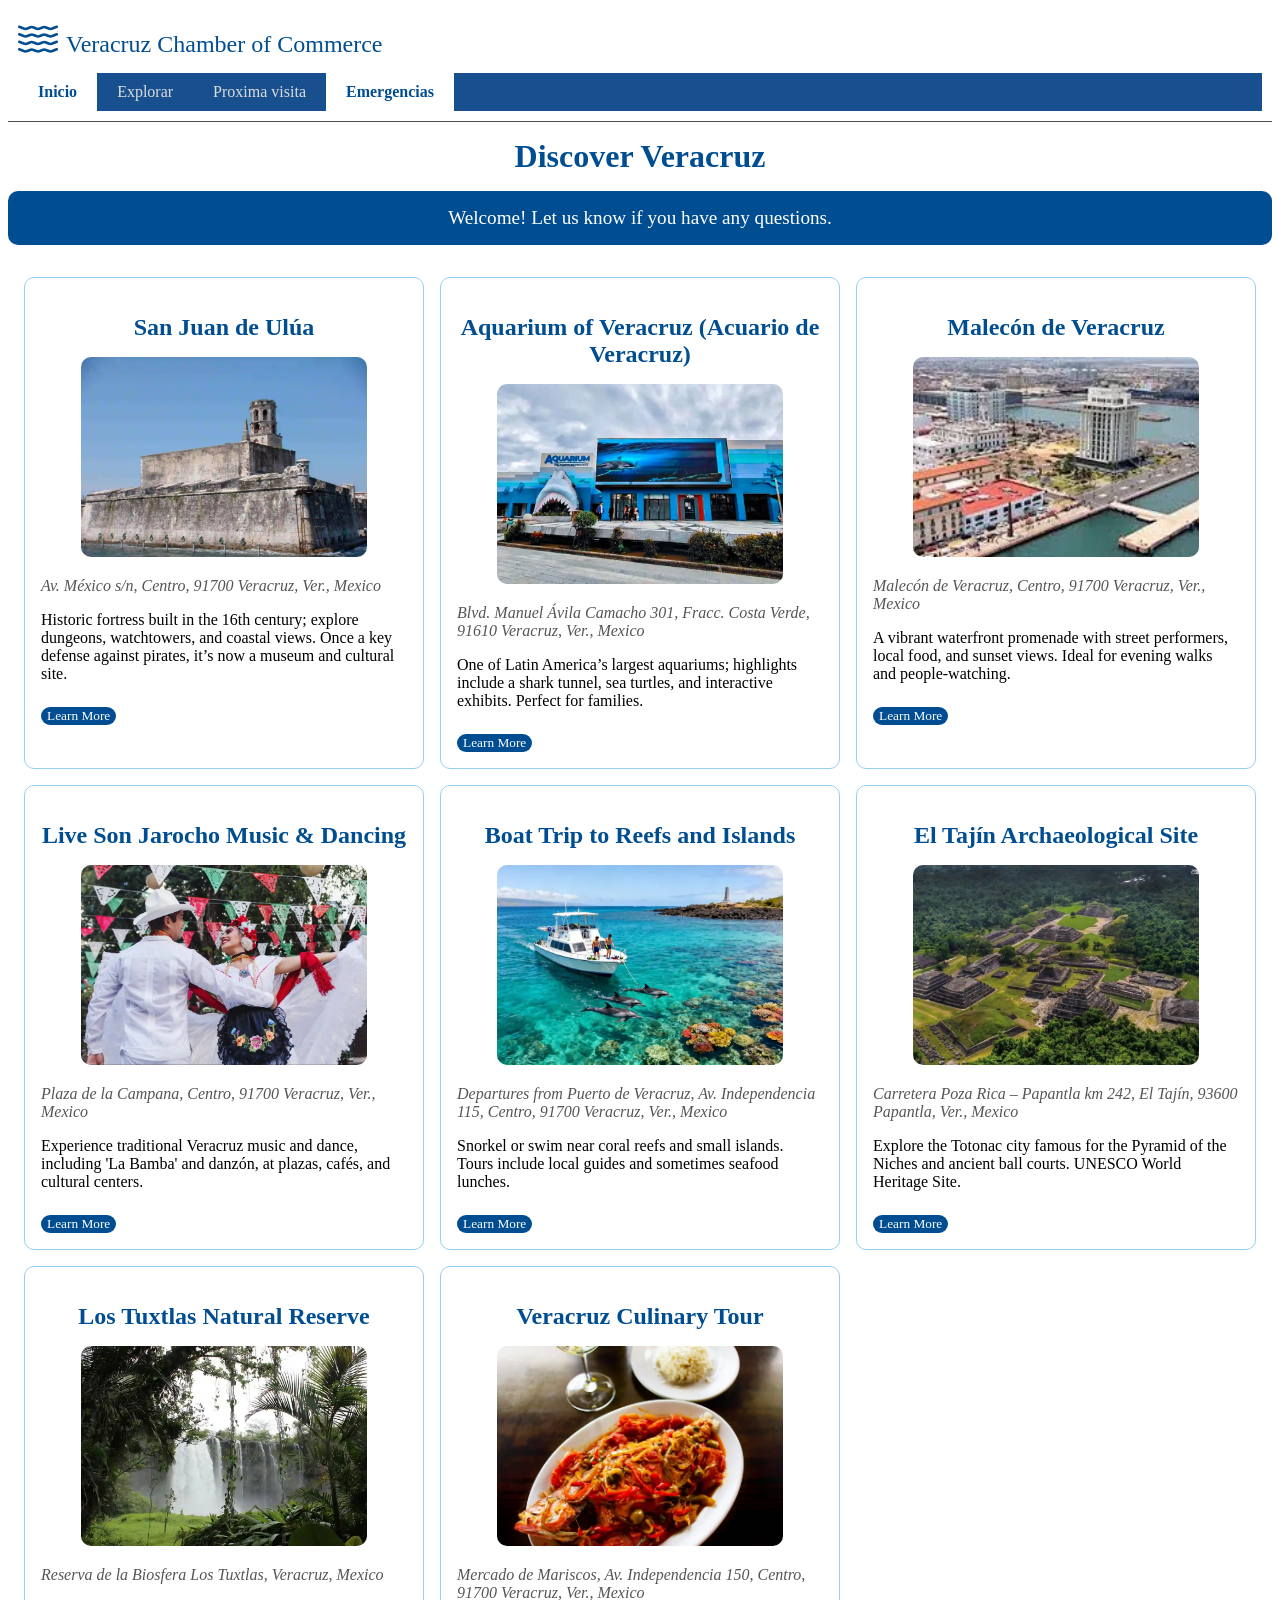
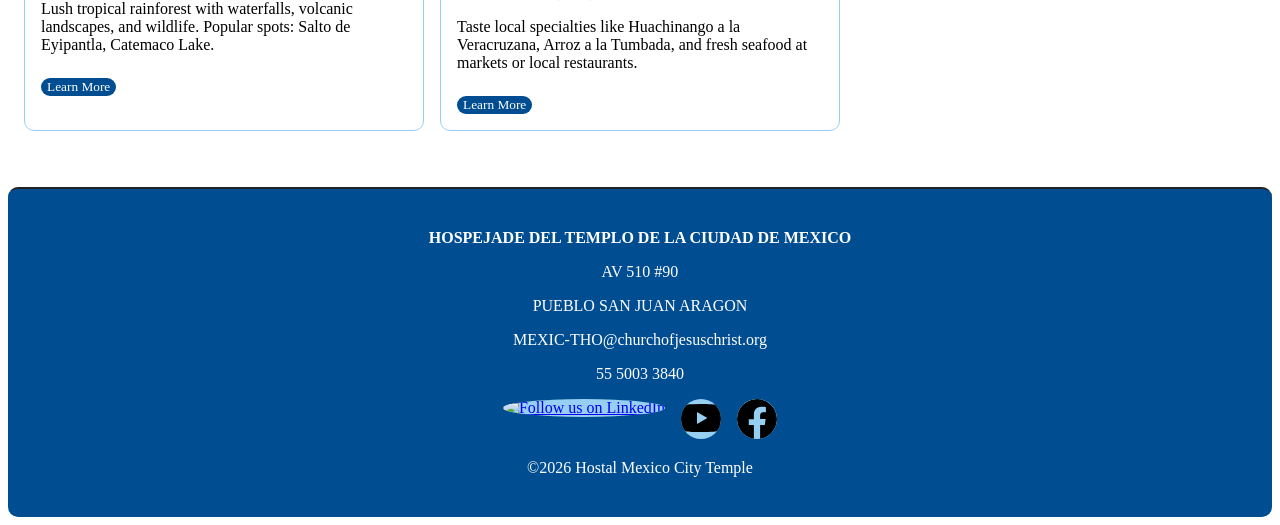
==== emergencias.html @ b1e6eb32 "Refactor website structure: remove old pages and update index with new content for Hostal Mexico Cit" ====
<!DOCTYPE html>
<html lang="en">
<head>
    <meta charset="UTF-8">
    <meta name="viewport" content="width=device-width, initial-scale=1.0">
    <title>Discover | Veracruz Chamber of Commerce</title>
    <meta name="description" content="Explore Historic sites in Veracruz like natural reserves, beaches, local cultures and more, we have the best places.">
    <meta name="author" content="Jose Rodrigo Olivarez Marcelino">
    <link rel="stylesheet" href="styles/chamber.css">
    <link rel="stylesheet" href="styles/chamber-large.css">
    <script src="scripts/discover.js" type="module"></script>
    <link rel="icon" href="favicon.ico">
    <link
        href="https://fonts.googleapis.com/css2?family=Arimo:ital,wght@0,400..700;1,400..700&family=DM+Sans:ital,opsz,wght@0,9..40,100..1000;1,9..40,100..1000&family=Finlandica+Headline:ital,wght@0,100..900;1,100..900&family=Iosevka+Charon+Mono:ital,wght@0,300;0,400;0,500;0,700;1,300;1,400;1,500;1,700&family=Playfair+Display:ital,wght@0,400..900;1,400..900&family=Quicksand:wght@300..700&family=Roboto:ital,wght@0,100..900;1,100..900&display=swap"
        rel="stylesheet">
    <meta property="og:title" content="Discover the best places of Veracruz, Mexico.">
    <meta property="og:description" content="Explore the best places and activities in Veracruz, Mexico. From historic sites to tropical rainforests.">
    <meta property="og:image" content="https://rodrigo-olivarez.github.io/wdd231/chamber/images/Llegada-Veracruz.webp">
    <meta property="og:url" content="https://rodrigo-olivarez.github.io/wdd231/chamber/discover.html">
</head>
<body>
    <header>
        <img src="images/water.svg" alt="logo site" width="512" height="512">
        <span>Veracruz Chamber of Commerce</span>
        <button id="ham-btn" class="hamburger" aria-label="Toggle Navigation menu"></button>
        <nav id="nav-bar" class="navigation">
            <ul>
                <li class="current"><a href="index.html">Inicio</a></li>
                <li><a href="explorar.html">Explorar</a></li>
                <li><a href="visita.html">Proxima visita</a></li>
                <li class="current"><a href="emergencias.html">Emergencias</a></li>
            </ul>
        </nav>
    </header>
    <main>
        <h1>Discover Veracruz</h1>
        <div id="visit-message"></div>
        <div id="cards-container">

        </div>
    </main>
    <footer>
        <p><strong>HOSPEJADE DEL TEMPLO DE LA CIUDAD DE MEXICO</strong></p>
        <p>AV 510 #90</p>
        <p>PUEBLO SAN JUAN ARAGON</p>
        <p>MEXIC-THO@churchofjesuschrist.org</p>
        <p>55 5003 3840</p>
        <div class="social">
            <a href="https://www.linkedin.com" target="_blank"><img src="images/linkedin.svg" alt="Follow us on LinkedIn"
                    width="16" height="16"></a>
            <a href="https://www.youtube.com" target="_blank"><img src="images/youtube.svg" alt="Watch our Youtube channel"
                    width="16" height="16"></a>
            <a href="https://www.facebook.com" target="_blank"><img src="images/facebook.svg" alt="Follow us on Facebook"
                    width="16" height="16"></a>
        </div>
        <p>&copy;<span id="currentYear"></span> Hostal Mexico City Temple</p>
    </footer>
</body>
</html>
---- styles/chamber.css ----
/* -------------COLOR SHAME------------
Primary Color: #004e91
Secondary Color: #97cff2
Background Color: #dddddd 
Text Color: #000000 
Font Family: Georgia, Times, serif
*/
/************ SITE WIDE **********/
* {
    font-family: Georgia, Times, serif;
    box-sizing: border-box;
}
/************ HEADER **********/
header {
    display: grid;
    grid-template-columns: 24px auto 44px;
    padding: 5px 0 5px 10px;
    align-items: end;
    border-bottom: solid 1px #504747;
    column-gap: 8px;
}

header img {
    display: block;
    width: 100%;
    height: auto;
}

header span {
    font-size: 1.2rem;
    color: #004e91;
}
/************ HAMBURGUER NAVIGATION **********/

.hamburger {
    background: none;
    border: none;
    color: #004e91;
    cursor: pointer;
}

.hamburger::before {
    content: "\2630";
}

.hamburger.show::before {
    content: "\00D7";
}

/************ NAV **********/

.navigation {
    display: none;
}

.navigation.show {
    display: block;
}

.navigation ul {
    list-style-type: none;
    margin: 0;
    padding: 0;
}

.navigation a {
    display: block;
    padding: .8rem 10px;
    color: #000000;
    text-decoration: none;
    border-bottom: solid 1px #ddd;
}

.navigation li.current {
    background-color: #eee;
}

.navigation a:hover {
    background-color: #004e91;
}

h1 {
    margin: 1rem 10px;
    color: #004e91;
    text-align: center;

}

.menu {
    margin: 1rem auto;
    padding: 0.5rem;
    text-align: center;
}

.menu button {
    padding: 0.5rem 1rem;
    font-weight: 700;
    border-radius: 8px;
    background-color: #004e91;
    color: #fff;
}

.menu button:hover {
    background-color: #97cff2;
    color: #000000;
}

section {
    border: 1px solid rgb(0 0 0 / 10%);
    padding: 0.5rem;
    background-color: #ddd;
}

#members-container.grid {
    display: grid;
    grid-template-columns: 1fr;
    gap: 1rem;
    padding: 1rem;
}

#members-container.list {
    display: flex;
    flex-direction: column;
    gap: 1rem;
    padding: 1rem;
}

.member-card {
    background-color: #fff;
    border: 1px solid #97cff2;
    padding: 1rem;
    border-radius: 8px;
}

.member-card img {
    width: 100%;
    height: 200px;
    border-radius: 10px;
}

/************ INDEX-MAIN **********/
.hero{
    position: relative;
}

.hero img{
    width: 100%;
    height: auto;
    max-width: 100%;
    object-fit: cover;
    border-radius: 10px;
}

.join-btn{
    position: absolute;
    bottom: 1rem;
    right: 1rem;
    background-color: #004e91;
    color: #fff;
    padding: 1rem 1.5rem;
    text-decoration: none;
    border-radius: 8px;
}

.join-btn:hover{
    background-color: #97cff2;
    color: #000000;
}

.events{
    background-color: #004e91;
    margin-top: 0.5rem;
    margin-bottom: 1rem;
    border-radius: 10px;
}

.events h2, .current-weather h2,
.weather-forecast h2{
    text-align: center;
    color: #fff;
    margin:0 0 1rem 0;
}

.event-card{
    background-color: #fff;
    color: #000000;
    padding: 1rem;
    border-radius: 10px;
}

.event-card h3{
    color: #004e91;
    margin: 0 0 1rem 0;
}

.current-weather, .weather-forecast{
    background-color: #004e91;
    color: #fff;
    padding: 1rem;
    border-radius: 10px;
    margin-bottom: 1rem;
}

#weather-data{
    display: grid;
    grid-template-columns: 80px 1fr;
    align-items: start;
    gap: 0.5rem;
}

#weather-data img{
    grid-row: 1/6;
    width: 80px;
    height: 80px;
}

#weather-data p{
    margin: 0.2rem 0;
    width: 100%;
    font-size: 20px;
}

#forecast-data{
    font-size: 25px;
}

.spotlights{
    margin: 1rem 0;
    border-radius: 10px;
}

.spotlights h2{
    color: #004e91;
    text-align: center;
}

#spotlights-cont{
    display: flex;
    flex-direction: column;
    gap: 1rem;
}

.spotlight-card{
    background-color: #fff;
    border: 1px solid #97cff2;
    padding: 1rem;
    border-radius: 10px;
    display: grid;
    grid-template-columns: 100px 1fr;
    align-items: center;
    gap: 1rem;
}

.spotlight-card img{
    width: 100px;
    height:100px;
    object-fit: cover;
    border-radius: 6px;
}

.spotlight-card p{
    margin: 0.2rem 0;
    font-size: 0.9rem;
}

.spotlight-card h3{
    color: #004e91;
    margin: 0 0 0.3rem 0;
}

/************ JOIN **********/
form{
    display: flex;
    flex-direction: column;
    gap: 1rem;
    margin: 1rem auto;
    padding: 1rem;
    max-width: 600px;
}

label{
    display: flex;
    flex-direction: column;
    color: #004e91;
    width: 100%;
    font-weight: bold;
}

input, textarea, select{
    padding: 0.5rem;
    border: 1px solid #97cff2;
    border-radius: 10px;
    width: 100%;
    font-size: 1rem;
}

textarea{
    height: 100px;
    resize: vertical;
}

button[type="submit"]{
    background-color: #004e91;
    color: #fff;
    font-size: 1rem;
    padding: 0.5rem;
    border: none;
    border-radius: 10px;
    font-weight: bold;
    cursor: pointer;
}

button[type="submit"]:hover{
    background-color: #97cff2;
    color: #000000;
}
/************ MEMBERSHIP CARD AND MODALS **********/
.membership-card{
    padding: 1rem;
}

.card{
    padding: 1rem;
    text-align: center;
    background-color: #fff;
    border: 1px solid #97cff2;
    border-radius: 10px;
    margin-bottom: 1rem;
    animation: fadeIn 1s ease forwards;
    opacity: 0;
}

.card h2, dialog h2{
    color: #004e91;
    margin-bottom: 1rem;
}

.modal-btn, .close-modal{
    background-color: #004e91;
    color: #fff;
    border: none;
    border-radius: 10px;
    padding: 0.5rem 1rem;
    cursor: pointer;
}

.modal-btn:hover, .close-modal:hover{
    background-color: #97cff2;
    color: #000000;
}

dialog{
    padding: 2rem;
    max-width: 400px;
    border: none;
    border-radius: 10px;
    box-shadow: 0 4px 20px rgb(0 0 0 / 30%);
}

dialog ul{
    padding-left: 1.5rem;
    margin-bottom: 1rem;
}

.card:nth-child(2) {animation-delay: 0.2s;}
.card:nth-child(3) {animation-delay: 0.4s;}
.card:nth-child(4) {animation-delay: 0.6s;}
.card:nth-child(5) {animation-delay: 0.8s;}

@keyframes fadeIn{
    from{
        opacity: 0;
        transform: translateY(20px);
    }
    to{
        opacity: 1;
        transform: translateY(0);
    }
}

.thankyou-info{
    background-color: #fff;
    border: 1px solid #97cff2;
    border-radius: 10px;
    padding: 1.5rem;
    margin: 1rem 0;
    max-width: 600px;
}

.thankyou-info p{
    margin: 0.5rem 0;
    font-size: 1.2rem;
}
/************ MAIN-DISCOVER **********/
#visit-message{
    background-color: #004e91;
    color: #fff;
    padding: 1rem;
    border-radius: 10px;
    margin: 1rem 0;
    text-align: center;
    font-size: 1.2rem;
}

#cards-container{
    display: grid;
    grid-template-areas: 
        "card1"
        "card2"
        "card3"
        "card4"
        "card5"
        "card6"
        "card7"
        "card8";
    gap: 1rem;
    padding: 1rem;
}

#cards-container div{
    background-color: #fff;
    border: 1px solid #97cff2;
    border-radius: 10px;
    padding: 1rem;
}

#cards-container div:nth-child(1) {
    grid-area: card1;
}

#cards-container div:nth-child(2) {
    grid-area: card2;
}

#cards-container div:nth-child(3) {
    grid-area: card3;
}

#cards-container div:nth-child(4) {
    grid-area: card4;
}

#cards-container div:nth-child(5) {
    grid-area: card5;
}

#cards-container div:nth-child(6) {
    grid-area: card6;
}

#cards-container div:nth-child(7) {
    grid-area: card7;
}

#cards-container div:nth-child(8) {
    grid-area: card8;
}

#cards-container img{
    width: 100%;
    height: 200px;
    object-fit: cover;
    border-radius: 10px;
}

#cards-container h2{
    color: #004e91;
    margin-bottom: 0.5rem;
    text-align: center;
}

#cards-container address{
    font-style: italic;
    color: #555;
    margin-bottom: 0.5rem;
}

#cards-container button{
    background-color: #004e91;
    color: #fff;
    border: none;
    border-radius: 10px;
    cursor: pointer;
    margin-top: 0.5rem;
}

#cards-container button:hover{
    background-color: #97cff2;
    color: #000000;
}
/************ FOOTER **********/
footer {
    background-color: #004e91;
    color: #fff;
    text-align: center;
    padding: 1.5rem;
    margin-top: 1rem;
    border-radius: 10px;
}

.social {
    display: flex;
    justify-content: center;
    gap: 1rem;
    margin: 1rem 0;
}

.social img {
    width: 40px;
    height: 40px;
    background-color: #97cff2;
    border-radius: 50%;
}

.social a:hover img {
    background-color: #004e91;
}
---- styles/chamber-large.css ----
@media only screen and (min-width: 768px) {

    /************ HEADER **********/
    .hamburger {
        display: none;
    }

    header {
        grid-template-columns: 40px auto;
        padding: 10px;
    }

    header span {
        font-size: 1.5rem;
    }

    .navigation {
        display: block;
        grid-column: 1/-1;
        background-color: #18508f;
        margin-top: 15px;
    }

    .navigation ul {
        display: flex;
        max-width: 1000px;
    }

    .navigation a {
        color: #ddd;
        padding: 10px 20px;
        border-bottom: none;
    }

    .navigation li.current a{
        background-color: #fff;
        color: #004e91;
        font-weight: bold;
    }

    .navigation a:hover {
        background-color: #202223;
    }

    #members-container.grid {
        grid-template-columns: repeat(3, 1fr);
    }

    #members-container.list .member-card{
        display: flex;
        flex-direction: row;
        align-items: center;
        gap: 3rem;
    }

    #members-container.list .member-card img {
        width: 150px;
        height: 150px;
    }
        /************ INDEX-MAIN **********/
    .hero {
        width: 100%;
        overflow: hidden;
    }
    
    .hero img{
        width: 100%;
        height: 400px;
        display: block;
        object-fit: cover;
    }

    .join-btn:hover {
        background-color: #97cff2;
        color: #000000;
    }

    .events-weather{
        display: grid;
        grid-template-columns: 2fr 1fr 1fr;
        gap: 1rem;
        margin: 1rem 0;
    }

    #spotlights-cont{
        display: grid;
        grid-template-columns: repeat(3, 1fr);
        gap: 1rem;
    }

    .spolight-card{
        grid-template-columns: 1fr;
        flex-direction: column;
        text-align: center;
    }

    .spolight-card img{
        width: 100%;
        height: 150px;
    }

    /************ JOIN **********/
    .join-container{
        display: grid;
        grid-template-columns: 1fr 1fr;
        gap: 2rem;
        padding: 1rem;
    }

    .membership-card{
        display: flex;
        flex-direction: column;
        gap: 1rem;
    }

    .card{
        margin-bottom: 0;
    }

    form{
        max-width: 100%;
        padding: 0;
    }

    .thankyou-info{
        max-width: 600px;
        margin: 1rem auto;
    }

    #cards-container {
        grid-template-areas:
            "card1 card2 card3"
            "card4 card5 card6"
            "card7 card8.";
        grid-template-columns: 1fr 1fr 1fr;
    }
    /************ FOOTER **********/
    footer {
        border-top: 2px solid #202223;
        margin-top: 40px;
    }
}

@media only screen and (min-width:641px) and (max-width:1024px){
    #cards-container{
        grid-template-areas: 
            "card1 card2"
            "card3 card4"
            "card5 card6"
            "card7 card8";
        grid-template-columns: 1fr 1fr;
    }
}

@media only screen and (min-width:1025px){
    #cards-container img:hover{
        transform:scale(1.05);
        transition: transform 0.3s ease;
    }

    #cards-container div{
        overflow: hidden;
    }
}
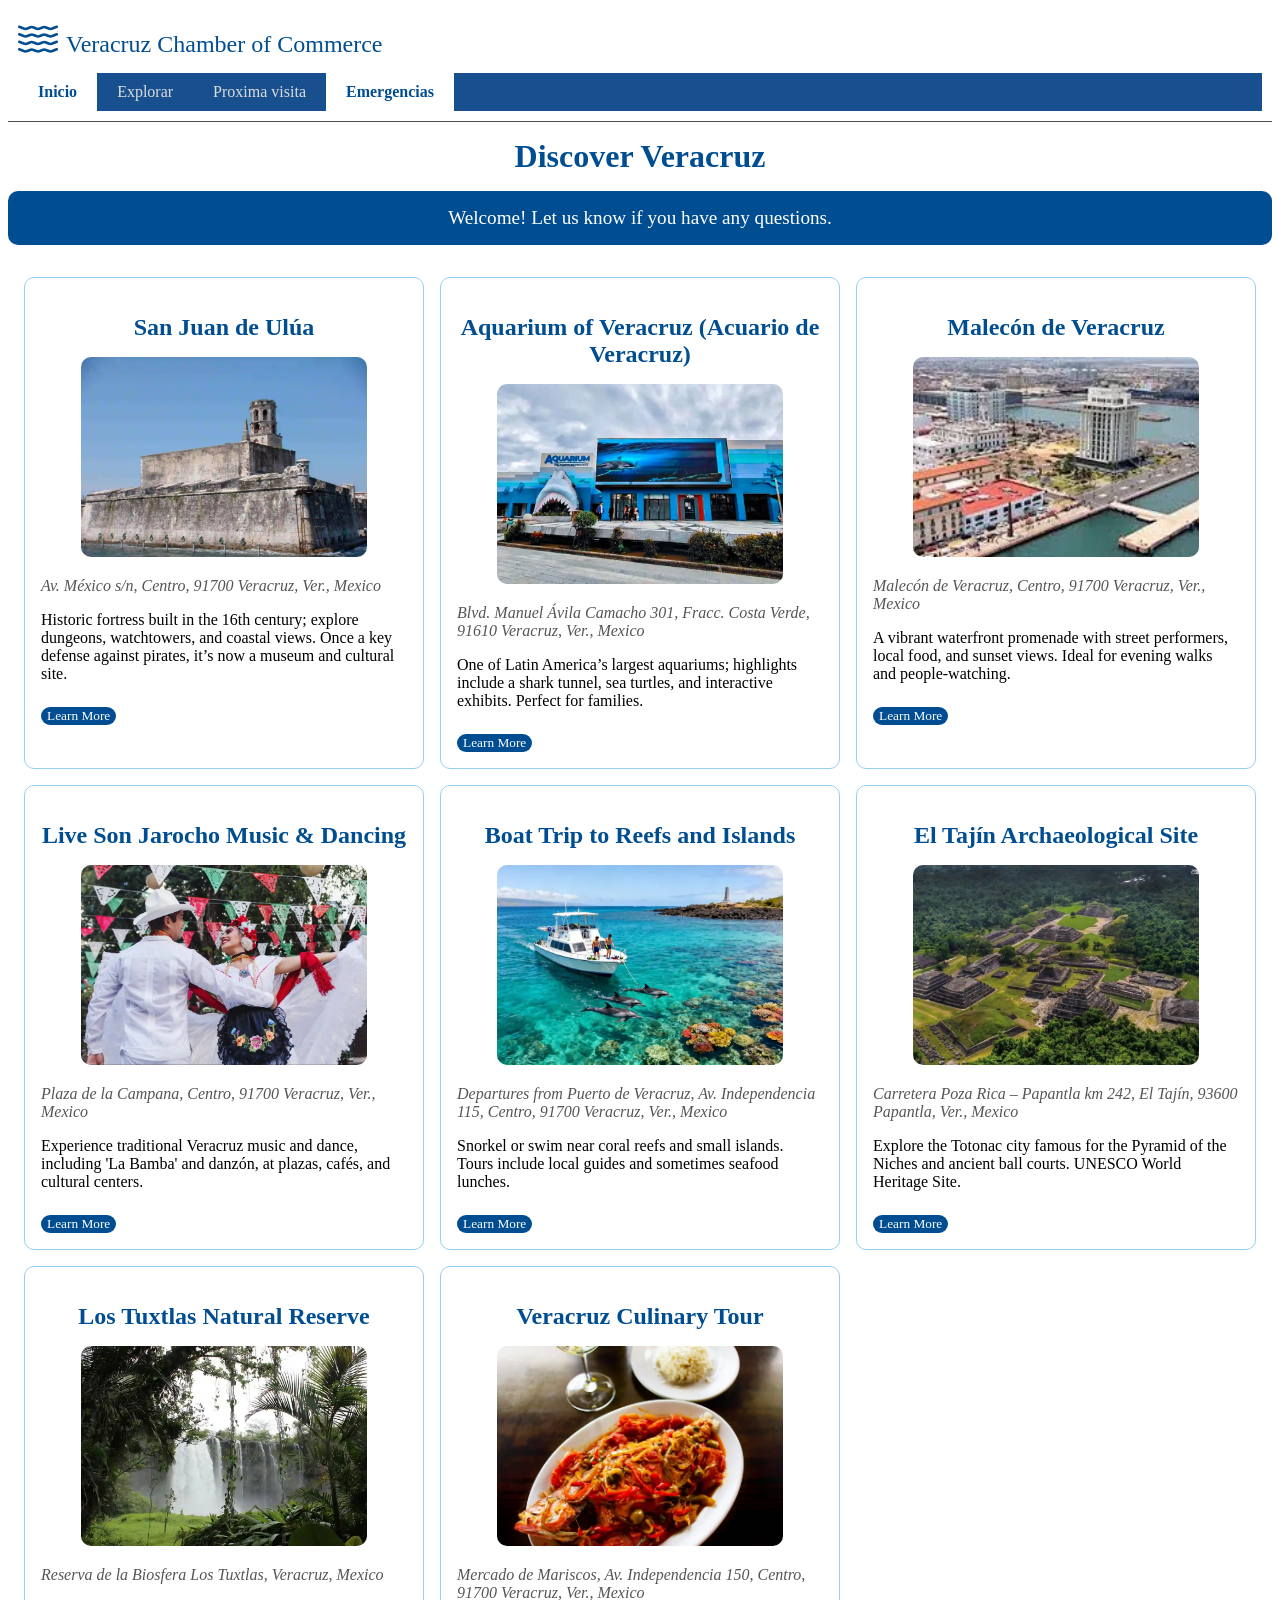
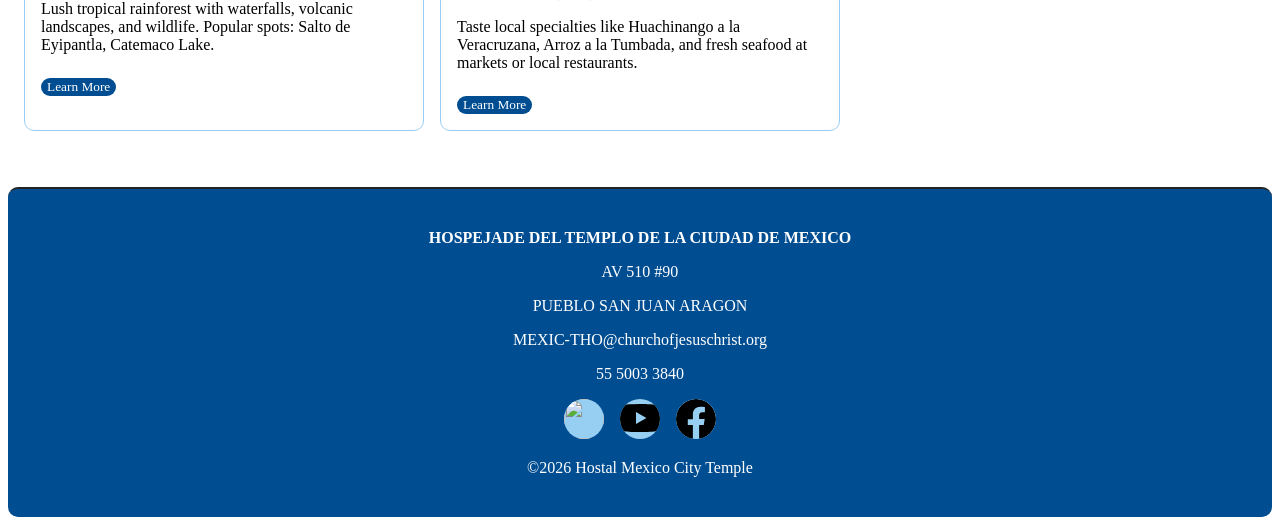
==== commit 9d1e7dff: "Refactor HTML and JavaScript files: update script sources, modify content, and remove unused files f" ====
--- a/emergencias.html
+++ b/emergencias.html
@@ -8,7 +8,7 @@
     <meta name="author" content="Jose Rodrigo Olivarez Marcelino">
     <link rel="stylesheet" href="styles/chamber.css">
     <link rel="stylesheet" href="styles/chamber-large.css">
-    <script src="scripts/discover.js" type="module"></script>
+    <script src="scripts/emergencias.js" type="module"></script>
     <link rel="icon" href="favicon.ico">
     <link
         href="https://fonts.googleapis.com/css2?family=Arimo:ital,wght@0,400..700;1,400..700&family=DM+Sans:ital,opsz,wght@0,9..40,100..1000;1,9..40,100..1000&family=Finlandica+Headline:ital,wght@0,100..900;1,100..900&family=Iosevka+Charon+Mono:ital,wght@0,300;0,400;0,500;0,700;1,300;1,400;1,500;1,700&family=Playfair+Display:ital,wght@0,400..900;1,400..900&family=Quicksand:wght@300..700&family=Roboto:ital,wght@0,100..900;1,100..900&display=swap"
@@ -46,12 +46,11 @@
         <p>MEXIC-THO@churchofjesuschrist.org</p>
         <p>55 5003 3840</p>
         <div class="social">
-            <a href="https://www.linkedin.com" target="_blank"><img src="images/linkedin.svg" alt="Follow us on LinkedIn"
-                    width="16" height="16"></a>
-            <a href="https://www.youtube.com" target="_blank"><img src="images/youtube.svg" alt="Watch our Youtube channel"
-                    width="16" height="16"></a>
-            <a href="https://www.facebook.com" target="_blank"><img src="images/facebook.svg" alt="Follow us on Facebook"
-                    width="16" height="16"></a>
+            <a href="https://www.linkedin.com" target="_blank"><img src="" alt="" width="16" height="16"></a>
+            <a href="https://youtu.be/VuEfcKS7ZVU?si=ybqZQAU-lJt_sNZQ" target="_blank"><img src="images/youtube.svg"
+                    alt="Watch our Youtube channel" width="16" height="16"></a>
+            <a href="https://www.facebook.com/share/r/1BMWLZLvkM/" target="_blank"><img src="images/facebook.svg"
+                    alt="Follow us on Facebook" width="16" height="16"></a>
         </div>
         <p>&copy;<span id="currentYear"></span> Hostal Mexico City Temple</p>
     </footer>
--- a/styles/chamber.css
+++ b/styles/chamber.css
@@ -193,37 +193,6 @@
     margin: 0 0 1rem 0;
 }
 
-.current-weather, .weather-forecast{
-    background-color: #004e91;
-    color: #fff;
-    padding: 1rem;
-    border-radius: 10px;
-    margin-bottom: 1rem;
-}
-
-#weather-data{
-    display: grid;
-    grid-template-columns: 80px 1fr;
-    align-items: start;
-    gap: 0.5rem;
-}
-
-#weather-data img{
-    grid-row: 1/6;
-    width: 80px;
-    height: 80px;
-}
-
-#weather-data p{
-    margin: 0.2rem 0;
-    width: 100%;
-    font-size: 20px;
-}
-
-#forecast-data{
-    font-size: 25px;
-}
-
 .spotlights{
     margin: 1rem 0;
     border-radius: 10px;
--- a/styles/chamber-large.css
+++ b/styles/chamber-large.css
@@ -73,13 +73,6 @@
     .join-btn:hover {
         background-color: #97cff2;
         color: #000000;
-    }
-
-    .events-weather{
-        display: grid;
-        grid-template-columns: 2fr 1fr 1fr;
-        gap: 1rem;
-        margin: 1rem 0;
     }
 
     #spotlights-cont{
